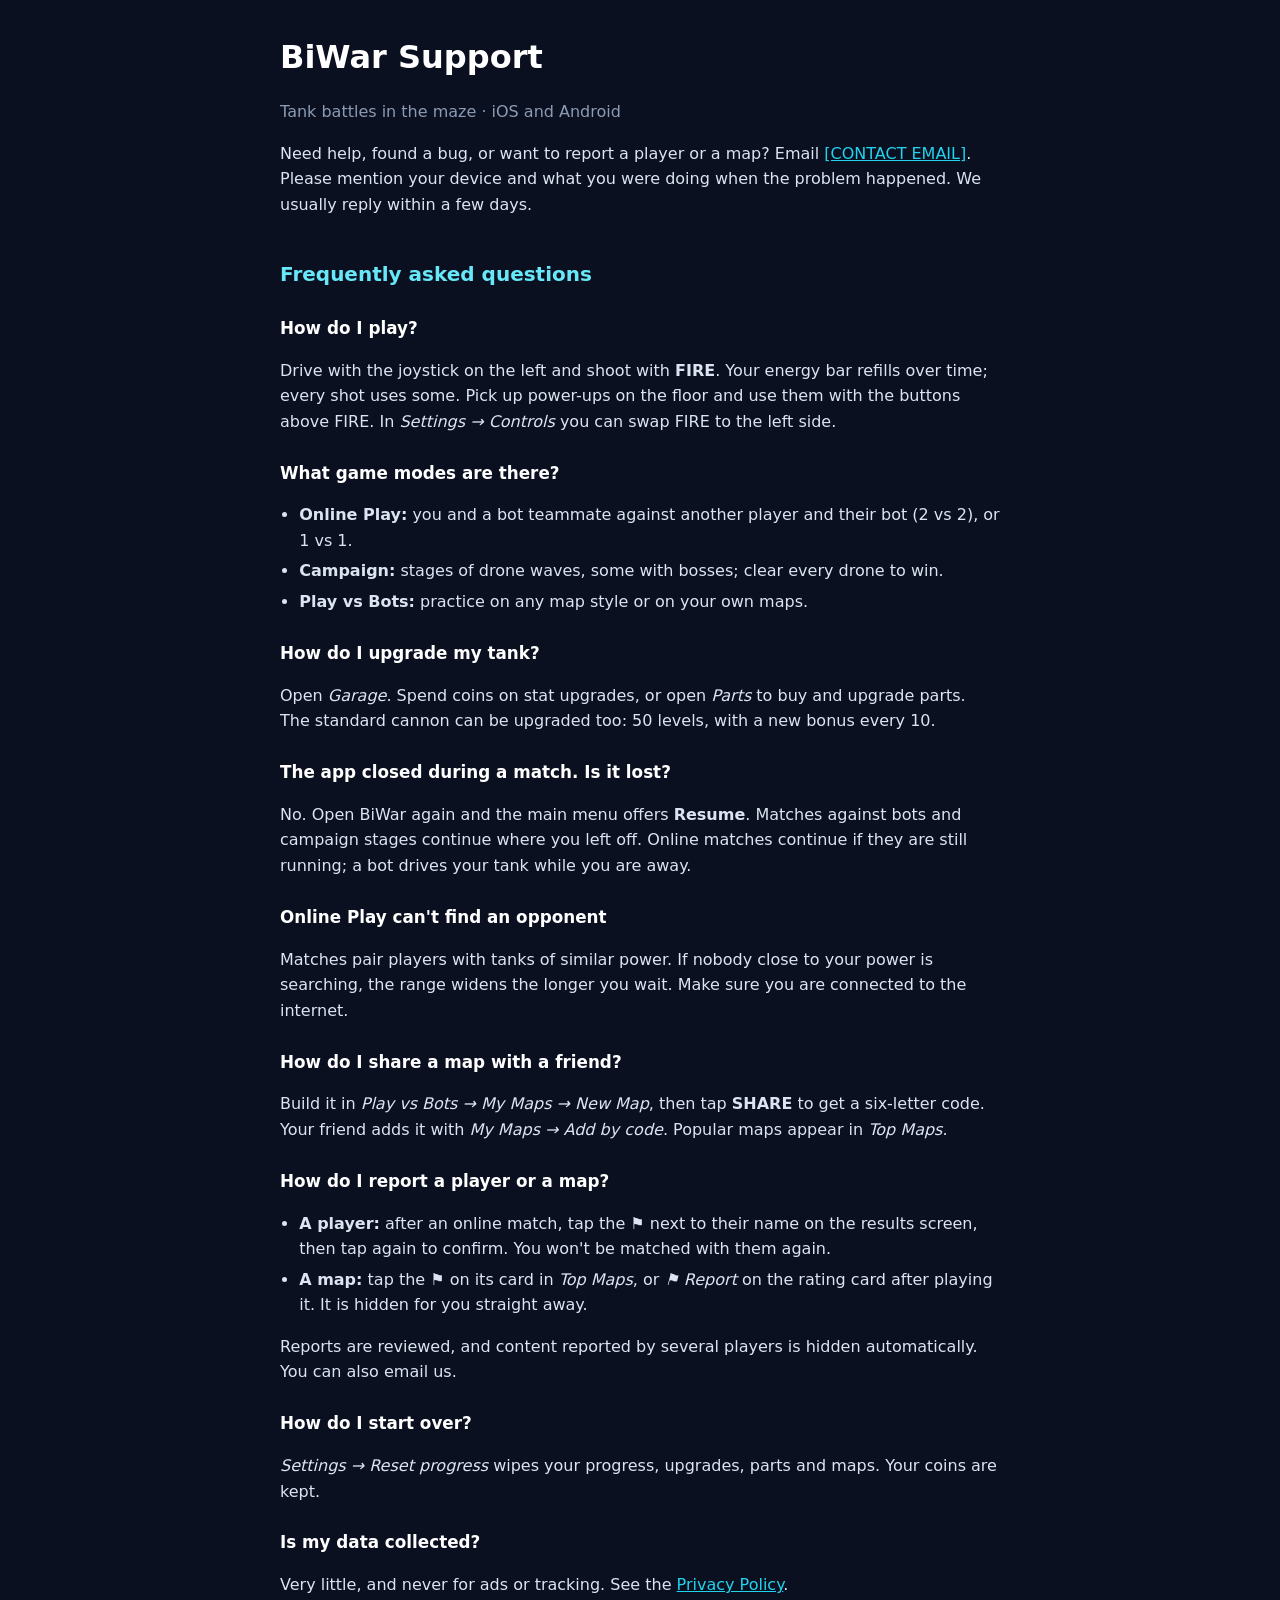
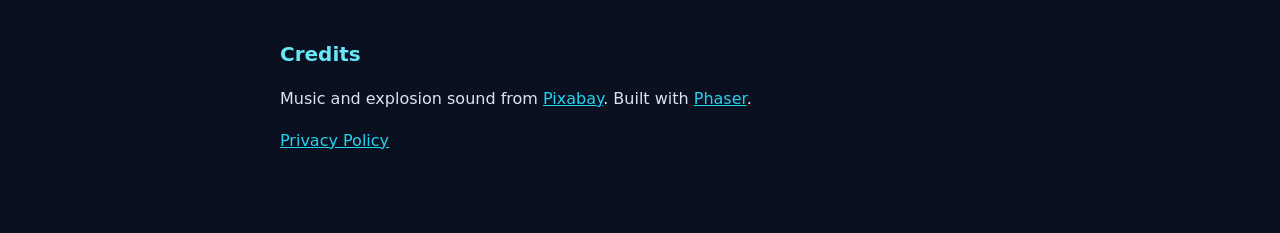
==== index.html @ dca51c7d "BiWar support page and privacy policy Co-Authored-By: Claude Opus 5.5 <noreply@anthropic.com>" ====
<!doctype html>
<html lang="en">
<head>
<meta charset="utf-8">
<meta name="viewport" content="width=device-width,initial-scale=1">
<title>BiWar – Support</title>
<link rel="stylesheet" href="style.css">
</head>
<body>
<main>
<h1>BiWar Support</h1>
<p class="muted">Tank battles in the maze · iOS and Android</p>

<p>Need help, found a bug, or want to report a player or a map? Email
<a href="mailto:[CONTACT EMAIL]">[CONTACT EMAIL]</a>. Please mention your device and what you were doing when the
problem happened. We usually reply within a few days.</p>

<h2>Frequently asked questions</h2>

<h3>How do I play?</h3>
<p>Drive with the joystick on the left and shoot with <strong>FIRE</strong>. Your energy bar refills over time;
every shot uses some. Pick up power-ups on the floor and use them with the buttons above FIRE. In
<em>Settings → Controls</em> you can swap FIRE to the left side.</p>

<h3>What game modes are there?</h3>
<ul>
  <li><strong>Online Play:</strong> you and a bot teammate against another player and their bot (2 vs 2), or 1 vs 1.</li>
  <li><strong>Campaign:</strong> stages of drone waves, some with bosses; clear every drone to win.</li>
  <li><strong>Play vs Bots:</strong> practice on any map style or on your own maps.</li>
</ul>

<h3>How do I upgrade my tank?</h3>
<p>Open <em>Garage</em>. Spend coins on stat upgrades, or open <em>Parts</em> to buy and upgrade parts. The standard
cannon can be upgraded too: 50 levels, with a new bonus every 10.</p>

<h3>The app closed during a match. Is it lost?</h3>
<p>No. Open BiWar again and the main menu offers <strong>Resume</strong>. Matches against bots and campaign stages
continue where you left off. Online matches continue if they are still running; a bot drives your tank while you
are away.</p>

<h3>Online Play can't find an opponent</h3>
<p>Matches pair players with tanks of similar power. If nobody close to your power is searching, the range widens
the longer you wait. Make sure you are connected to the internet.</p>

<h3>How do I share a map with a friend?</h3>
<p>Build it in <em>Play vs Bots → My Maps → New Map</em>, then tap <strong>SHARE</strong> to get a six-letter code.
Your friend adds it with <em>My Maps → Add by code</em>. Popular maps appear in <em>Top Maps</em>.</p>

<h3>How do I report a player or a map?</h3>
<ul>
  <li><strong>A player:</strong> after an online match, tap the ⚑ next to their name on the results screen, then
    tap again to confirm. You won't be matched with them again.</li>
  <li><strong>A map:</strong> tap the ⚑ on its card in <em>Top Maps</em>, or <em>⚑ Report</em> on the rating card
    after playing it. It is hidden for you straight away.</li>
</ul>
<p>Reports are reviewed, and content reported by several players is hidden automatically. You can also email us.</p>

<h3>How do I start over?</h3>
<p><em>Settings → Reset progress</em> wipes your progress, upgrades, parts and maps. Your coins are kept.</p>

<h3>Is my data collected?</h3>
<p>Very little, and never for ads or tracking. See the <a href="privacy.html">Privacy Policy</a>.</p>

<h2>Credits</h2>
<p>Music and explosion sound from <a href="https://pixabay.com">Pixabay</a>. Built with
<a href="https://phaser.io">Phaser</a>.</p>

<p class="muted"><a href="privacy.html">Privacy Policy</a></p>
</main>
</body>
</html>
---- style.css ----
/* BiWar support pages: the game's dark navy and neon cyan, readable on phones */
:root { color-scheme: dark; }
body { margin: 0; background: #0b1020; color: #dbe4f0; font: 16px/1.6 system-ui, -apple-system, "Segoe UI", Roboto, sans-serif; }
main { max-width: 720px; margin: 0 auto; padding: 32px 20px 64px; }
h1 { color: #fff; font-size: 2rem; margin: 0 0 4px; }
h2 { color: #67e8f9; font-size: 1.25rem; margin: 2em 0 .5em; }
h3 { color: #fff; font-size: 1.05rem; margin: 1.5em 0 .3em; }
a { color: #22d3ee; }
ul { padding-left: 1.2em; }
li { margin: .3em 0; }
.muted { color: #8b9bb4; }
.nav { margin: 0 0 24px; }
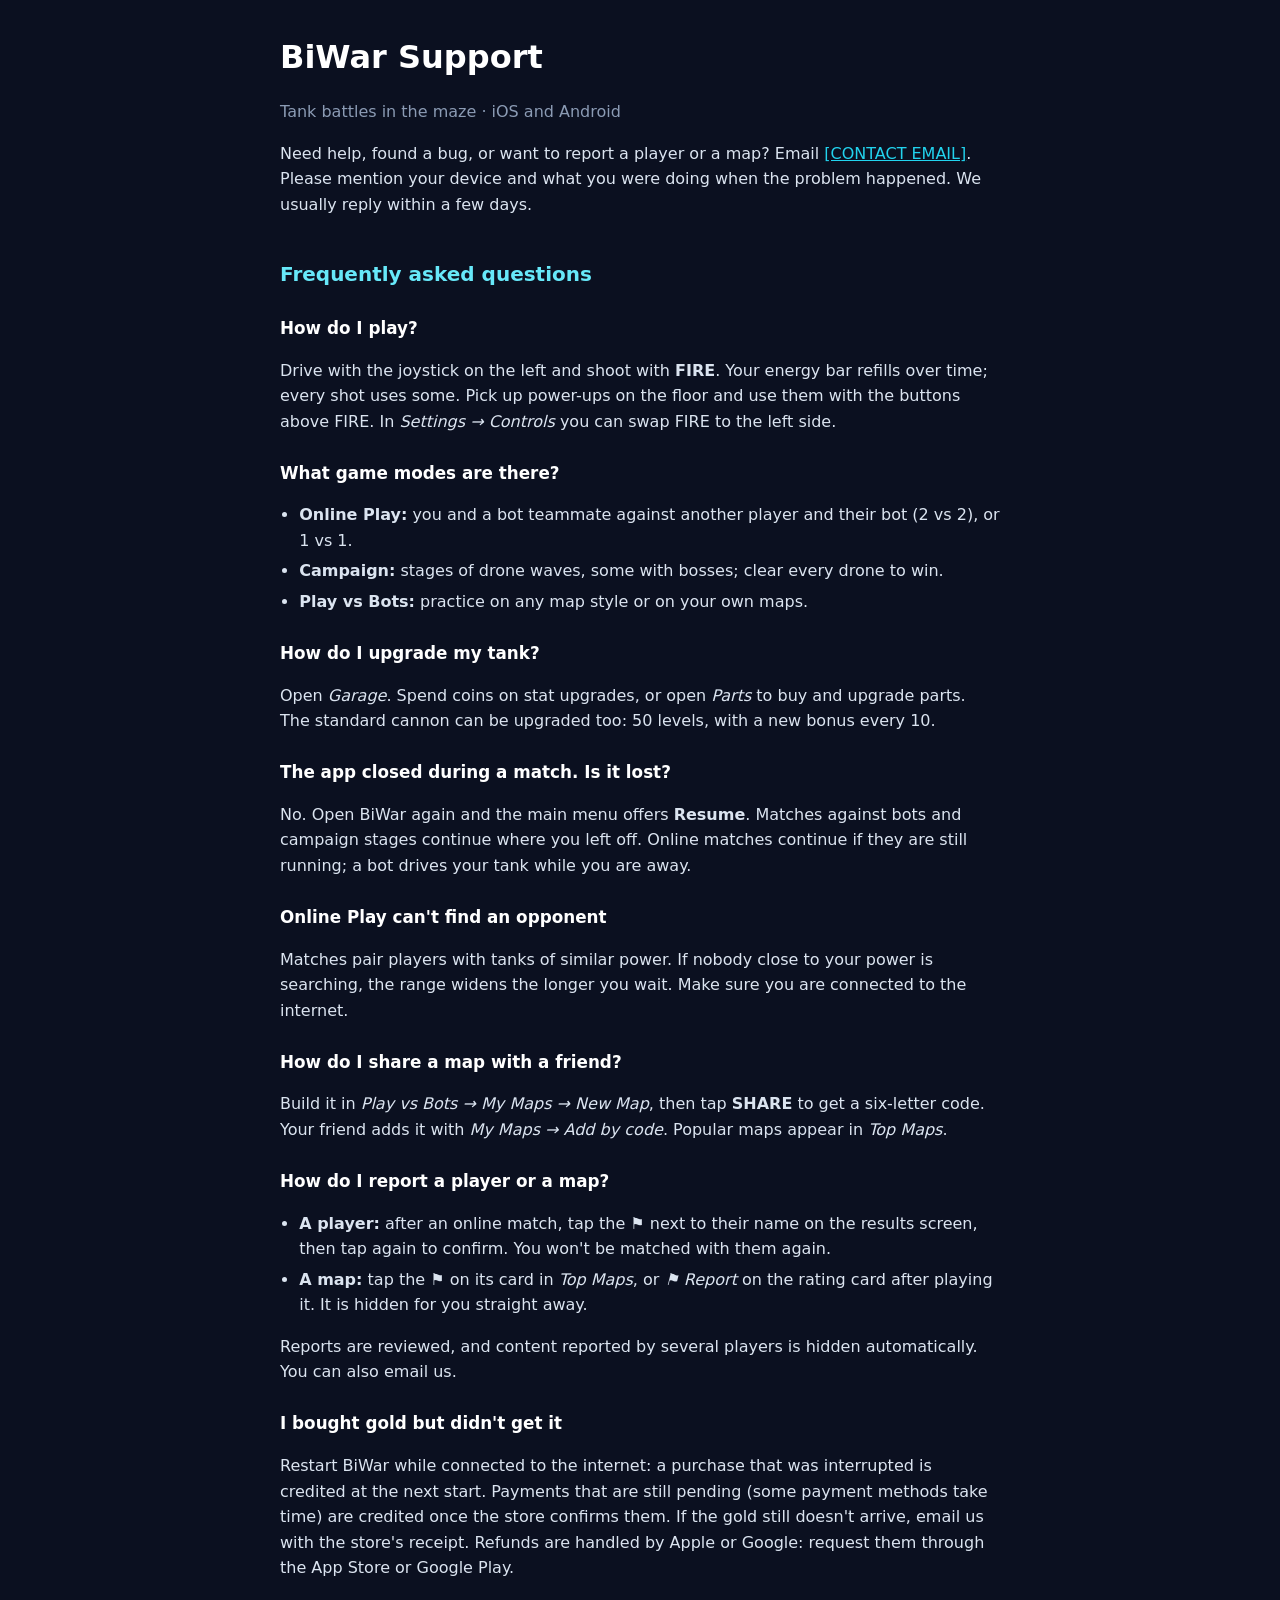
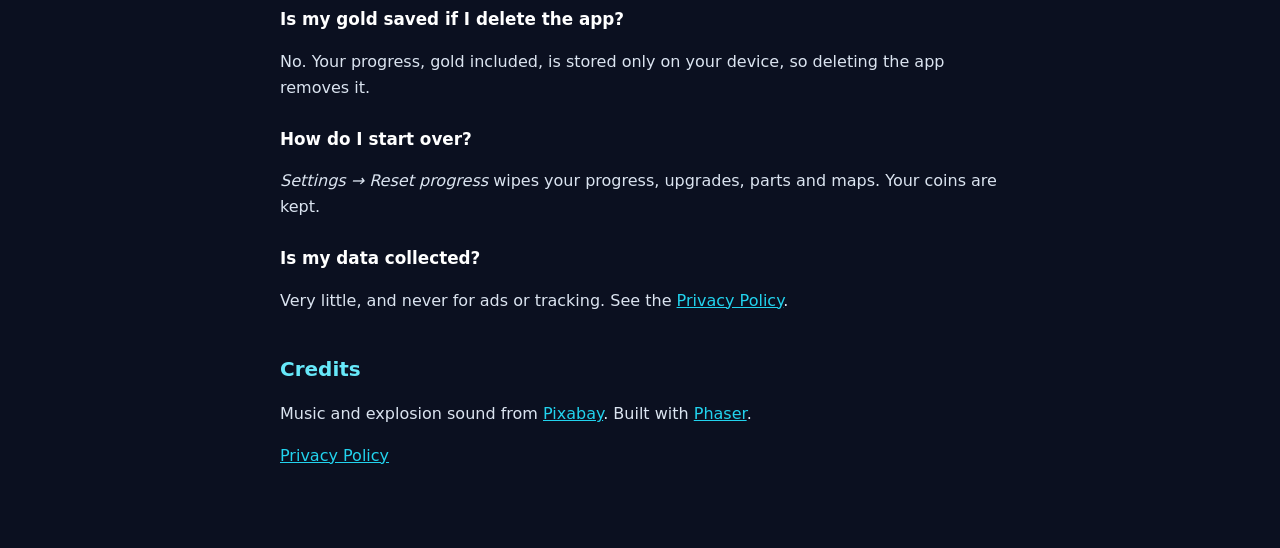
==== commit c6bed953: "Privacy policy and support: in-app purchases Co-Authored-By: Claude Opus 5.5 <noreply@anthropic.com>" ====
--- a/index.html
+++ b/index.html
@@ -55,6 +55,15 @@
 </ul>
 <p>Reports are reviewed, and content reported by several players is hidden automatically. You can also email us.</p>
 
+<h3>I bought gold but didn't get it</h3>
+<p>Restart BiWar while connected to the internet: a purchase that was interrupted is credited at the next start.
+Payments that are still pending (some payment methods take time) are credited once the store confirms them. If the
+gold still doesn't arrive, email us with the store's receipt. Refunds are handled by Apple or Google: request them
+through the App Store or Google Play.</p>
+
+<h3>Is my gold saved if I delete the app?</h3>
+<p>No. Your progress, gold included, is stored only on your device, so deleting the app removes it.</p>
+
 <h3>How do I start over?</h3>
 <p><em>Settings → Reset progress</em> wipes your progress, upgrades, parts and maps. Your coins are kept.</p>
 
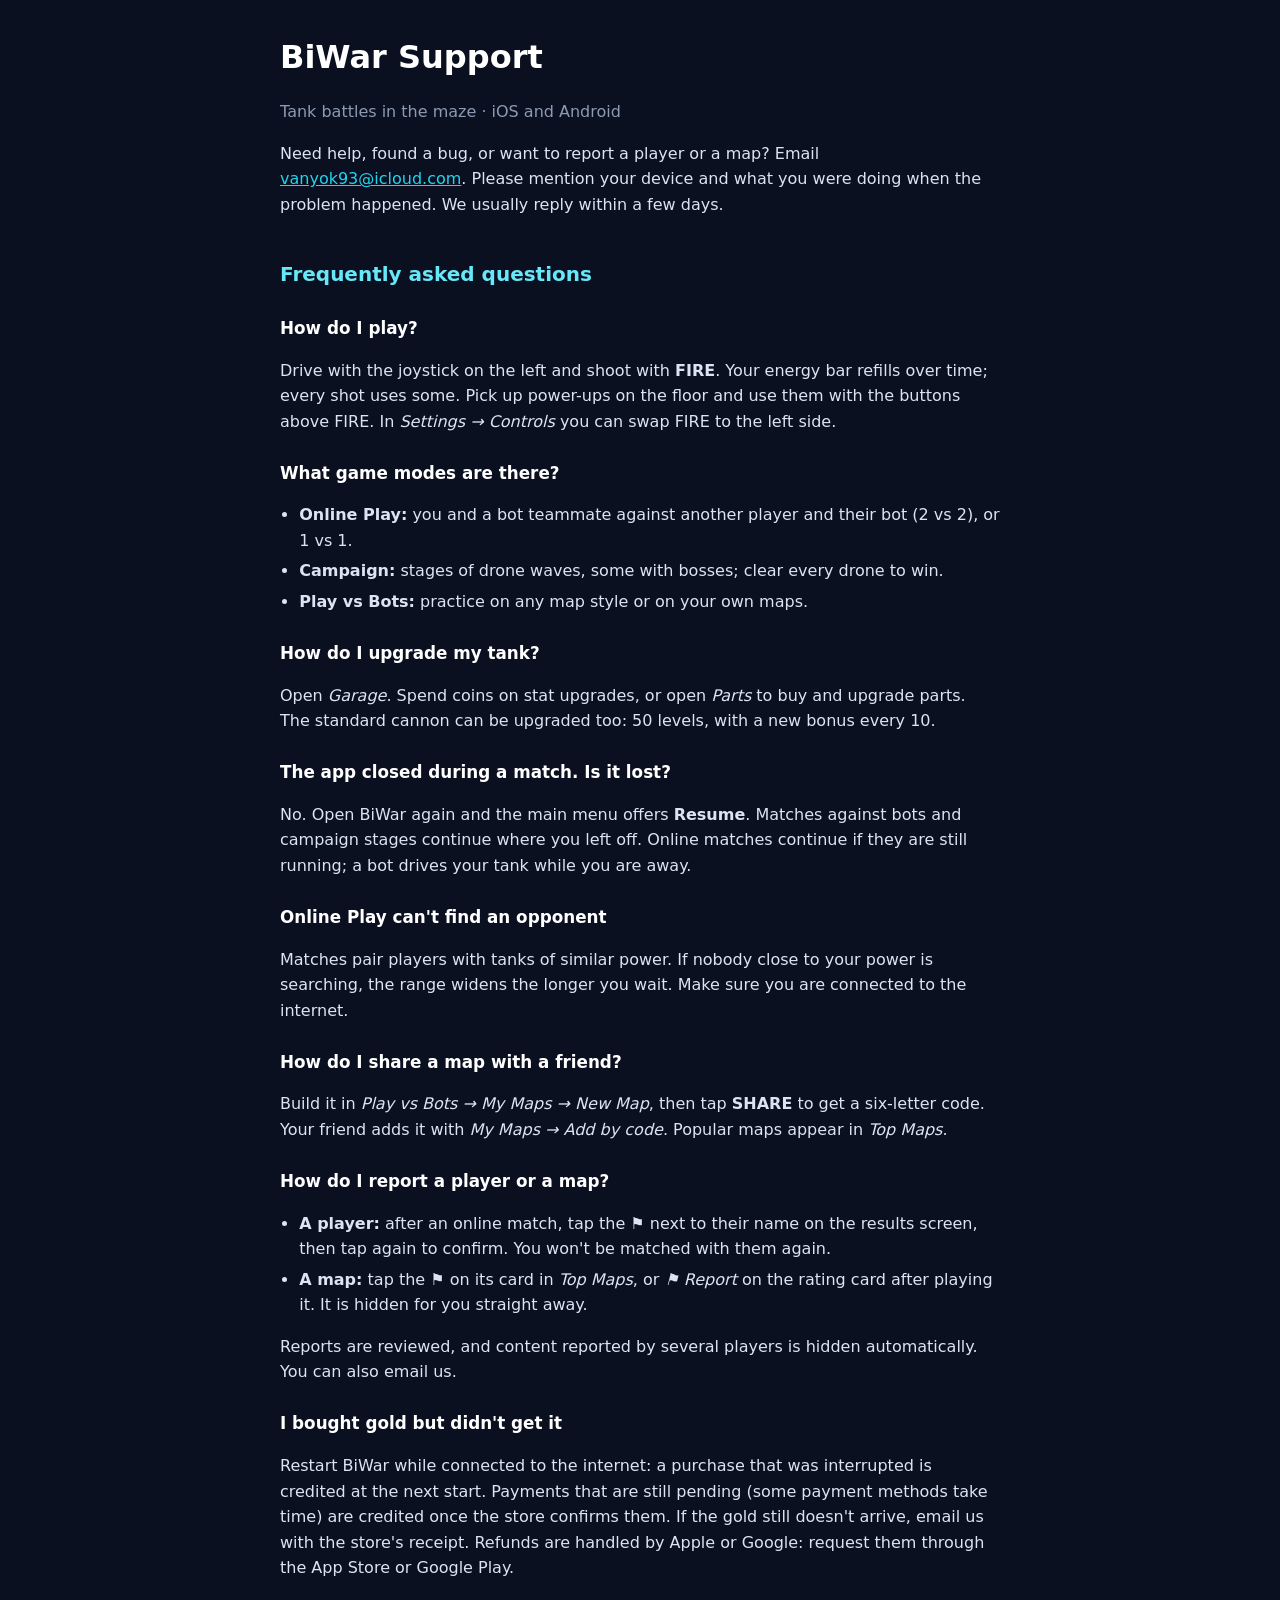
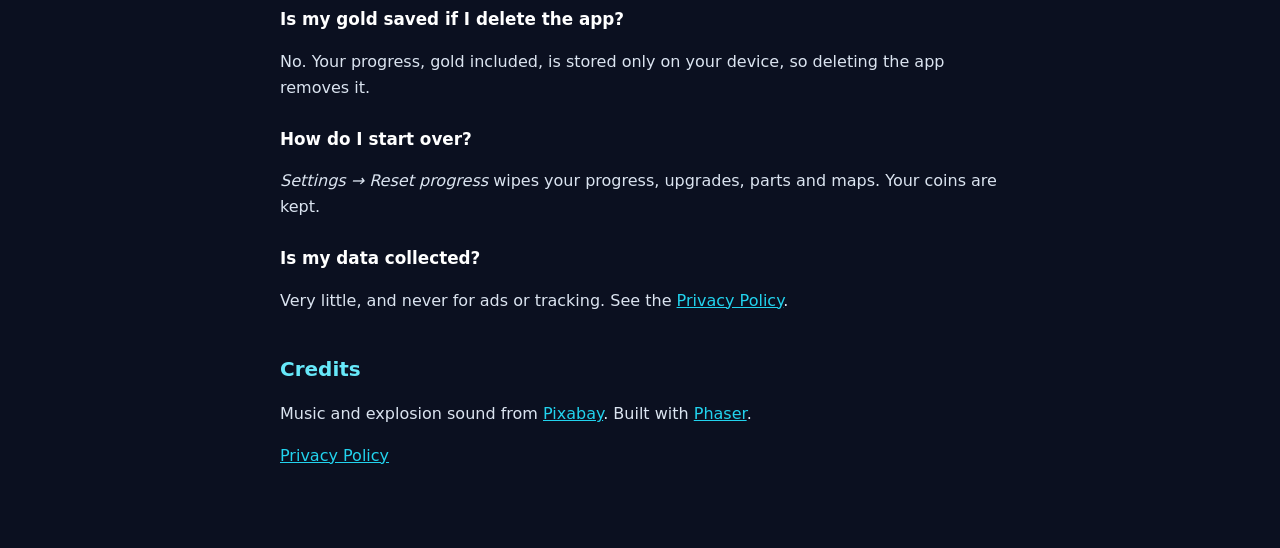
==== commit 7fb68fe4: "Developer name and contact email Co-Authored-By: Claude Opus 5.5 <noreply@anthropic.com>" ====
--- a/index.html
+++ b/index.html
@@ -12,7 +12,7 @@
 <p class="muted">Tank battles in the maze · iOS and Android</p>
 
 <p>Need help, found a bug, or want to report a player or a map? Email
-<a href="mailto:[CONTACT EMAIL]">[CONTACT EMAIL]</a>. Please mention your device and what you were doing when the
+<a href="mailto:vanyok93@icloud.com">vanyok93@icloud.com</a>. Please mention your device and what you were doing when the
 problem happened. We usually reply within a few days.</p>
 
 <h2>Frequently asked questions</h2>
